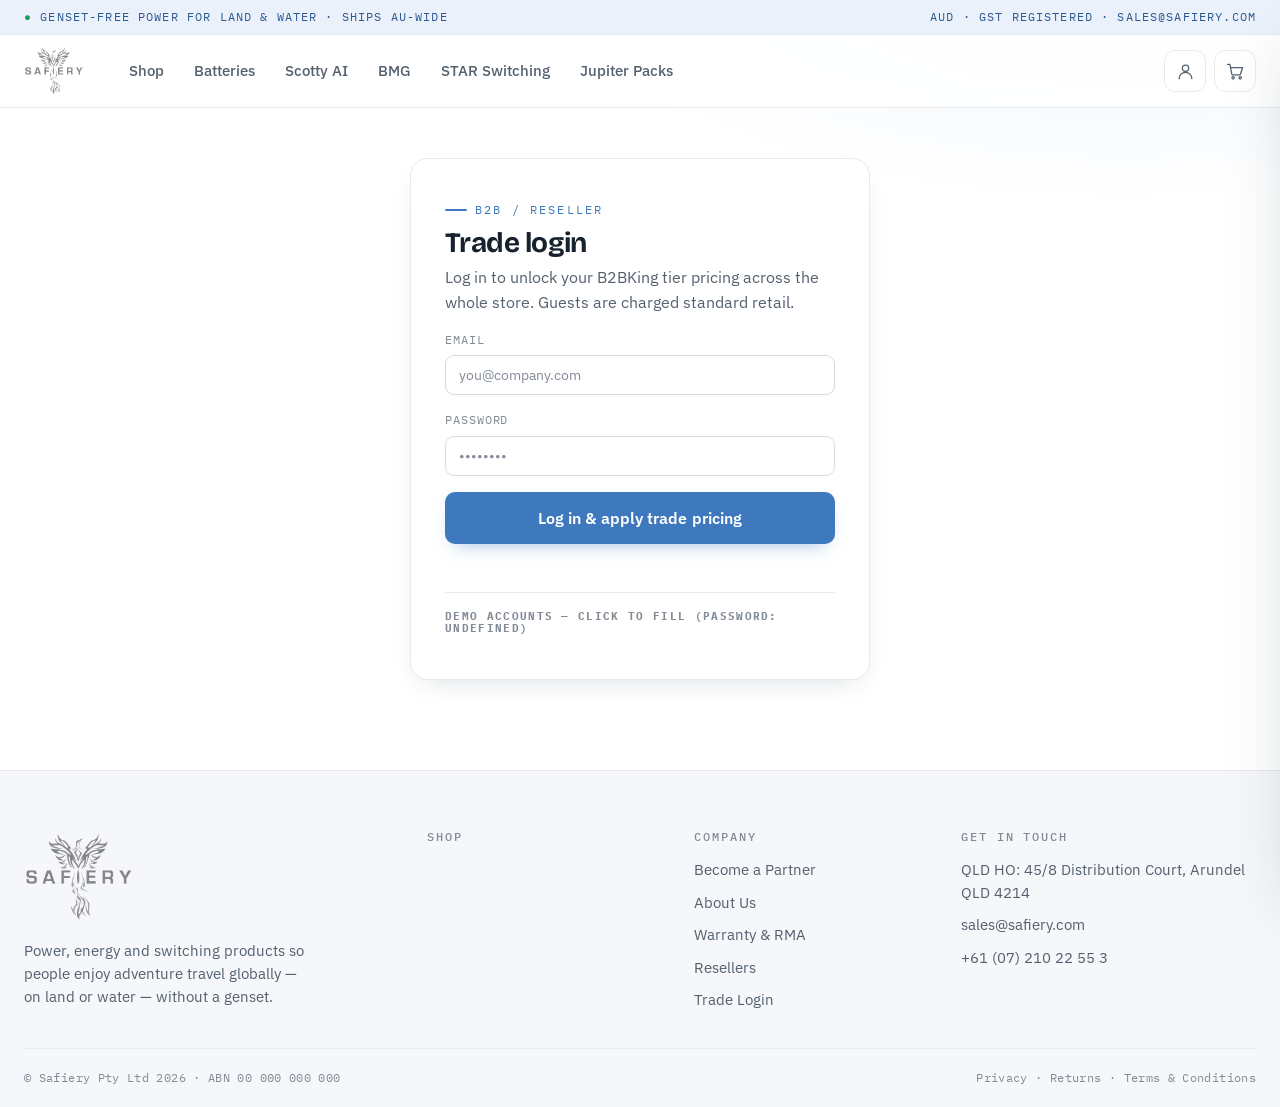
==== account.html @ 9b47bb66 "Interactive 3D Scotty hero (model-viewer) + phoenix logo + favicons Co-Authored-By: Claude Opus 4.8 " ====
<!doctype html>
<html lang="en">
<head>
  <meta charset="utf-8">
  <meta name="viewport" content="width=device-width, initial-scale=1">
  <title>Trade Login — Safiery</title>
  <link rel="icon" type="image/png" href="assets/img/safiery-logo-2021.png">
  <link rel="stylesheet" href="assets/css/store.css">
</head>
<body data-nav="account.html">
  <header data-header></header>

  <main id="main" tabindex="-1"><div class="wrap">
    <div data-account></div>
  </div></main>

  <footer data-footer></footer>

  <script src="data/catalog.js"></script>
  <script src="assets/js/store.js"></script>
  <script>
    (function () {
      var root = document.querySelector("[data-account]");

      function loggedOut() {
        root.innerHTML =
          '<div class="auth-card">' +
            '<span class="eyebrow" style="color:var(--brand)">B2B / Reseller</span>' +
            '<h1 style="margin-top:10px">Trade login</h1>' +
            '<p class="muted" style="margin-top:4px">Log in to unlock your B2BKing tier pricing across the whole store. Guests are charged standard retail.</p>' +
            '<form data-form>' +
              '<div class="form-group"><label for="login-email">Email</label><input id="login-email" class="field" type="email" autocomplete="email" placeholder="you@company.com" data-email required></div>' +
              '<div class="form-group"><label for="login-pass">Password</label><input id="login-pass" class="field" type="password" autocomplete="current-password" placeholder="••••••••" data-pass required></div>' +
              '<button class="btn btn-primary btn-block btn-lg" type="submit">Log in &amp; apply trade pricing</button>' +
              '<div class="form-error" data-err role="alert" aria-live="assertive"></div>' +
            '</form>' +
            '<div class="demo-accounts">' +
              '<h4 style="font-family:var(--mono);font-size:11px;letter-spacing:.12em;text-transform:uppercase;color:var(--text-mut);margin-bottom:10px">Demo accounts — click to fill (password: ' + Store.esc(Store.catalog.demoPassword) + ')</h4>' +
              '<table><tbody>' +
                Store.catalog.demoAccounts.map(function (a) {
                  var t = Store.catalog.b2bTiers.filter(function (x) { return x.id === a.tier; })[0];
                  return '<tr><td><button type="button" class="link-btn" data-fill="' + a.email + '" aria-label="Fill login form with ' + a.email + '">' + a.email + '</button></td><td>' + (t ? t.name + " −" + Math.round(t.discount*100) + "%" : "") + '</td></tr>';
                }).join("") +
              '</tbody></table>' +
            '</div>' +
          '</div>';

        var form = root.querySelector("[data-form]");
        var err = root.querySelector("[data-err]");
        form.addEventListener("submit", function (e) {
          e.preventDefault();
          var res = Store.login(root.querySelector("[data-email]").value, root.querySelector("[data-pass]").value);
          if (res.ok) { Store.toast("Welcome, " + (res.account.company || res.account.email)); render(); }
          else err.textContent = res.error;
        });
        root.querySelectorAll("[data-fill]").forEach(function (tr) {
          tr.addEventListener("click", function () {
            root.querySelector("[data-email]").value = tr.getAttribute("data-fill");
            root.querySelector("[data-pass]").value = Store.catalog.demoPassword;
          });
        });
      }

      function loggedIn() {
        var s = Store.getSession(), t = Store.tier();
        // sample saving across a representative basket
        var sample = ["ss-48v-3c", "scotty-3kw-1248", "star-power"].map(Store.byId).filter(Boolean);
        var rows = sample.map(function (p) {
          var pr = Store.pricing(p);
          return '<tr><td>' + Store.esc(p.name) + '</td><td style="text-decoration:line-through;color:var(--text-mut)">' + Store.formatAUD(pr.base) + '</td><td style="color:var(--brand)">' + Store.formatAUD(pr.effective) + '</td></tr>';
        }).join("");
        root.innerHTML =
          '<div class="section-head" style="margin:30px 0 20px"><div><span class="eyebrow" style="color:var(--brand)">Account</span><h2>Trade dashboard</h2></div>' +
            '<button class="btn btn-ghost" data-logout>Log out</button></div>' +
          '<div class="trade-banner" style="margin-bottom:24px">' + Store.icon("shield") +
            '<div style="flex:1"><strong>' + Store.esc(s.company || s.email) + '</strong><div class="muted mono" style="font-size:12px">' + Store.esc(s.email) + '</div></div>' +
            '<span class="tier-chip">' + t.name + ' · −' + Math.round(t.discount * 100) + '%</span></div>' +
          '<div class="cart-layout">' +
            '<div>' +
              '<div class="notice" style="margin-bottom:16px"><strong>Your tier discount of ' + Math.round(t.discount*100) + '% is now applied live</strong> across every product, the cart and checkout. No codes needed.</div>' +
              '<h3 style="margin:8px 0 12px">Your pricing — sample</h3>' +
              '<table class="specs-table"><thead><tr><td>Product</td><td>RRP (ex GST)</td><td>Your price</td></tr></thead><tbody>' + rows + '</tbody></table>' +
              '<div style="margin-top:22px;display:flex;gap:12px;flex-wrap:wrap">' +
                '<a class="btn btn-primary" href="shop.html">Shop with trade pricing</a>' +
                '<a class="btn btn-ghost" href="cart.html">View cart</a></div>' +
            '</div>' +
            '<aside class="summary">' +
              '<h3>Trade tiers</h3>' +
              Store.catalog.b2bTiers.map(function (x) {
                var on = x.id === t.id;
                return '<div class="sum-row" style="' + (on ? 'color:var(--brand)' : '') + '">' + x.name +
                  '<span class="v" style="' + (on ? 'color:var(--brand)' : '') + '">−' + Math.round(x.discount*100) + '%</span></div>';
              }).join("") +
              '<p class="muted" style="font-size:12.5px;margin-top:14px">Tiers mirror your B2BKing group. Contact sales to move tiers.</p>' +
            '</aside>' +
          '</div>';
        root.querySelector("[data-logout]").addEventListener("click", function () { Store.logout(); Store.toast("Logged out — retail pricing restored"); render(); });
      }

      function render() { if (Store.isTrade()) loggedIn(); else loggedOut(); }
      window.__pageRerender = render;
      render();
    })();
  </script>
</body>
</html>
---- assets/css/store.css ----
/* =============================================================================
   Safiery Store — Design System (Light / Modern)
   Palette: brand blue #3E78BD + neutral grey #8C9198 on lots of white.
   Trade (B2B) mode keeps the SAME look — only prices/tier/savings change.
   ========================================================================== */

@import url('https://fonts.googleapis.com/css2?family=Bricolage+Grotesque:opsz,wght@12..96,400;12..96,500;12..96,600;12..96,700;12..96,800&family=IBM+Plex+Mono:wght@400;500;600&family=IBM+Plex+Sans:wght@400;500;600;700&display=swap');

:root {
  /* surfaces — white-first */
  --bg:        #ffffff;
  --bg-soft:   #f5f7fa;   /* alternating sections */
  --surface:   #ffffff;   /* cards */
  --surface-soft: #f7f9fc;
  --tile:      #eef3f9;   /* generated product art base */
  --line:      #e7eaef;
  --line-2:    #d6dbe3;

  /* brand */
  --brand:      #3E78BD;  /* primary blue (from swatch) */
  --brand-ink:  #2c5a91;  /* darker blue — text links, hover, headings accent */
  --brand-tint: #eaf1fa;  /* light blue wash */
  --brand-tint2:#dbe8f7;
  --grey:       #8c9198;  /* brand grey (from swatch) */

  /* text */
  --text:      #18222e;
  --text-dim:  #54606e;
  --text-mut:  #828b96;

  /* semantic */
  --green:     #1f9d57;
  --amber:     #d68a16;
  --red:       #d24b3e;

  /* type */
  --display: 'Bricolage Grotesque', ui-sans-serif, sans-serif;
  --body:    'IBM Plex Sans', ui-sans-serif, system-ui, sans-serif;
  --mono:    'IBM Plex Mono', ui-monospace, monospace;

  --radius:    16px;
  --radius-sm: 10px;
  --maxw: 1280px;
  --shadow-sm: 0 1px 2px rgba(16,33,60,.06), 0 1px 1px rgba(16,33,60,.04);
  --shadow:    0 10px 30px -14px rgba(16,33,60,.20);
  --shadow-lg: 0 30px 70px -28px rgba(16,33,60,.28);

  --accent: var(--brand);
}

/* trade mode keeps the same theme — no accent change */

* { box-sizing: border-box; }
html { scroll-behavior: smooth; }

body {
  margin: 0;
  font-family: var(--body);
  color: var(--text);
  background: var(--bg);
  background-image: radial-gradient(900px 420px at 88% -8%, var(--brand-tint), transparent 70%);
  background-repeat: no-repeat;
  -webkit-font-smoothing: antialiased;
  line-height: 1.55;
  min-height: 100vh;
}

a { color: inherit; text-decoration: none; }
img { display: block; max-width: 100%; }
button { font-family: inherit; cursor: pointer; }
.wrap { max-width: var(--maxw); margin: 0 auto; padding: 0 24px; position: relative; }

:focus-visible { outline: 2px solid var(--brand); outline-offset: 2px; border-radius: 4px; }
.btn:focus-visible, .icon-btn:focus-visible { outline-offset: 3px; }
.skip-link { position: absolute; left: 12px; top: -60px; z-index: 100; background: var(--brand); color: #fff; padding: 10px 16px; border-radius: 0 0 10px 10px; font-weight: 600; transition: top .15s ease; }
.skip-link:focus { top: 0; }

/* ---------- typography ---------- */
h1, h2, h3, h4 { font-family: var(--display); font-weight: 700; line-height: 1.06; margin: 0; letter-spacing: -.02em; color: var(--text); }
.eyebrow { font-family: var(--mono); font-size: 12px; letter-spacing: .18em; text-transform: uppercase; color: var(--brand); display: inline-flex; align-items: center; gap: 8px; }
.eyebrow::before { content: ""; width: 22px; height: 2px; border-radius: 2px; background: var(--brand); display: inline-block; }
.muted { color: var(--text-dim); }
.mono { font-family: var(--mono); }

/* ---------- buttons ---------- */
.btn {
  display: inline-flex; align-items: center; justify-content: center; gap: 9px;
  padding: 12px 20px; border-radius: var(--radius-sm); border: 1px solid transparent;
  font-weight: 600; font-size: 14.5px; letter-spacing: .005em;
  transition: transform .14s ease, box-shadow .25s ease, background .18s, border-color .18s, color .18s;
  white-space: nowrap;
}
.btn:active { transform: translateY(1px); }
.btn-primary { background: var(--brand); color: #fff; box-shadow: 0 8px 20px -10px rgba(62,120,189,.6); }
.btn-primary:hover { background: var(--brand-ink); transform: translateY(-1px); box-shadow: 0 12px 26px -12px rgba(44,90,145,.6); }
.btn-ghost { background: #fff; border-color: var(--line-2); color: var(--text); }
.btn-ghost:hover { border-color: var(--brand); color: var(--brand); background: var(--brand-tint); }
.btn-block { width: 100%; }
.btn-lg { padding: 15px 26px; font-size: 16px; }
.btn-sm { padding: 9px 14px; font-size: 13px; }
.btn[disabled] { opacity: .55; pointer-events: none; }

/* ---------- header ---------- */
.site-header { position: sticky; top: 0; z-index: 50; background: rgba(255,255,255,.86); backdrop-filter: blur(12px); border-bottom: 1px solid var(--line); }
.topstrip { background: var(--brand-tint); border-bottom: 1px solid var(--line); font-family: var(--mono); font-size: 11.5px; letter-spacing: .1em; text-transform: uppercase; color: var(--brand-ink); }
.topstrip .wrap { display: flex; justify-content: space-between; align-items: center; height: 34px; }
.topstrip .wrap > span:first-child { white-space: nowrap; overflow: hidden; text-overflow: ellipsis; min-width: 0; }
.topstrip .dot { color: var(--green); }
.header-main .wrap { display: flex; align-items: center; gap: 26px; height: 72px; }
.brand { display: flex; align-items: center; gap: 11px; font-family: var(--display); font-weight: 800; font-size: 22px; letter-spacing: -.03em; color: var(--text); }
.brand .mark { width: 34px; height: 34px; border-radius: 9px; display: grid; place-items: center; background: var(--brand); color: #fff; box-shadow: 0 6px 16px -6px rgba(62,120,189,.7); }
.nav { display: flex; gap: 4px; margin-left: 6px; }
.nav a { padding: 8px 13px; border-radius: 8px; font-size: 14.5px; color: var(--text-dim); font-weight: 500; transition: .14s; }
.nav a:hover, .nav a.active { color: var(--brand-ink); background: var(--brand-tint); }
.header-actions { margin-left: auto; display: flex; align-items: center; gap: 8px; }
.icon-btn { position: relative; width: 42px; height: 42px; border-radius: 11px; border: 1px solid var(--line); background: #fff; color: var(--text-dim); display: grid; place-items: center; transition: .14s; }
.icon-btn:hover { color: var(--brand); border-color: var(--brand); background: var(--brand-tint); }
.icon-btn svg { width: 19px; height: 19px; }
.cart-count { position: absolute; top: -6px; right: -6px; min-width: 19px; height: 19px; padding: 0 5px; border-radius: 100px; background: var(--brand); color: #fff; font-family: var(--mono); font-size: 11px; font-weight: 600; display: grid; place-items: center; border: 2px solid #fff; }
.trade-pill { display: none; align-items: center; gap: 7px; padding: 7px 13px; border-radius: 100px; font-family: var(--mono); font-size: 11.5px; letter-spacing: .08em; text-transform: uppercase; font-weight: 600; background: var(--brand-tint); color: var(--brand-ink); border: 1px solid var(--brand-tint2); }
body.trade .trade-pill { display: inline-flex; }
.trade-pill .blip { width: 7px; height: 7px; border-radius: 50%; background: var(--brand); box-shadow: 0 0 0 3px rgba(62,120,189,.18); }
.menu-toggle { display: none; }

/* ---------- footer ---------- */
.site-footer { border-top: 1px solid var(--line); margin-top: 90px; background: var(--bg-soft); }
.footer-grid { display: grid; grid-template-columns: 1.6fr 1fr 1fr 1.3fr; gap: 40px; padding: 60px 0 36px; }
.site-footer h4 { font-family: var(--mono); font-size: 12px; letter-spacing: .16em; text-transform: uppercase; color: var(--text-mut); margin-bottom: 16px; font-weight: 500; }
.site-footer ul { list-style: none; margin: 0; padding: 0; display: flex; flex-direction: column; gap: 10px; }
.site-footer a, .site-footer li { color: var(--text-dim); font-size: 14.5px; }
.site-footer a:hover { color: var(--brand); }
.footer-tagline { color: var(--text-dim); font-size: 15px; max-width: 32ch; margin: 16px 0 0; }
.footer-bottom { border-top: 1px solid var(--line); padding: 20px 0; display: flex; justify-content: space-between; gap: 16px; flex-wrap: wrap; font-family: var(--mono); font-size: 12px; color: var(--text-mut); letter-spacing: .03em; }

/* ---------- hero ---------- */
.hero { padding: 84px 0 56px; }
.hero-grid { display: grid; grid-template-columns: 1.12fr .88fr; gap: 54px; align-items: center; }
.hero h1 { font-size: clamp(40px, 6vw, 78px); font-weight: 800; letter-spacing: -.035em; }
.hero h1 .hl { color: var(--brand); }
.hero p.lede { font-size: 18.5px; color: var(--text-dim); max-width: 46ch; margin: 22px 0 30px; }
.hero-cta { display: flex; gap: 12px; flex-wrap: wrap; }
.hero-stats { display: flex; gap: 34px; margin-top: 42px; flex-wrap: wrap; }
.hero-stat .n { font-family: var(--display); font-size: 30px; font-weight: 800; color: var(--text); }
.hero-stat .l { font-family: var(--mono); font-size: 11.5px; letter-spacing: .1em; text-transform: uppercase; color: var(--text-mut); }
.hero-visual { aspect-ratio: 1/1; border-radius: 26px; border: 1px solid var(--line); background: radial-gradient(circle at 50% 42%, var(--brand-tint), #fff 70%); box-shadow: var(--shadow-lg); display: grid; place-items: center; position: relative; overflow: hidden; }
.hero-visual::after { content:""; position:absolute; inset:0; background-image: radial-gradient(rgba(62,120,189,.10) 1px, transparent 1px); background-size: 22px 22px; -webkit-mask-image: radial-gradient(circle at 50% 50%, #000, transparent 78%); mask-image: radial-gradient(circle at 50% 50%, #000, transparent 78%); }
.hero-visual > svg { width: 58%; height: 58%; position: relative; z-index: 1; color: var(--brand); }

/* brand logo */
.brand-logo { height: 50px; width: auto; display: block; }
.site-footer .brand-logo { height: 92px; }

/* ---- interactive 3D Scotty hero ---- */
.hero-3d { padding: 0; }
.hero-3d::after { content: none; }
.scotty-viewer { width: 100%; height: 100%; border-radius: 26px; background: transparent; --poster-color: transparent; --progress-bar-color: transparent; outline: none; }
.viewer-badge { position: absolute; left: 16px; top: 16px; z-index: 3; display: inline-flex; align-items: center; gap: 7px; background: rgba(255,255,255,.86); backdrop-filter: blur(8px); border: 1px solid var(--line); color: var(--text-dim); font-size: 11px; letter-spacing: .04em; padding: 6px 11px; border-radius: 100px; }
.vb-dot { width: 7px; height: 7px; border-radius: 50%; background: var(--brand); animation: vbpulse 1.9s infinite; }
@keyframes vbpulse { 0%,100% { box-shadow: 0 0 0 3px rgba(62,120,189,.22); } 50% { box-shadow: 0 0 0 7px rgba(62,120,189,0); } }
.viewer-controls { position: absolute; right: 16px; bottom: 16px; z-index: 3; display: flex; gap: 8px; }
.vc-btn { width: 40px; height: 40px; border-radius: 11px; border: 1px solid var(--line); background: rgba(255,255,255,.9); backdrop-filter: blur(8px); color: var(--brand); display: grid; place-items: center; box-shadow: var(--shadow-sm); transition: .14s; }
.vc-btn:hover { background: #fff; border-color: var(--brand); transform: translateY(-1px); }
.vc-btn svg { width: 18px; height: 18px; }
.ar-btn { position: absolute; left: 50%; bottom: 16px; transform: translateX(-50%); white-space: nowrap; background: var(--brand); color: #fff; border: 0; border-radius: 100px; padding: 10px 18px; font-family: var(--body); font-weight: 600; font-size: 13.5px; box-shadow: 0 10px 22px -8px rgba(62,120,189,.6); }
.m-progress { position: absolute; left: 14%; right: 14%; bottom: 18px; height: 4px; border-radius: 4px; background: rgba(62,120,189,.16); overflow: hidden; transition: opacity .45s ease; }
.m-bar { height: 100%; width: 0%; background: var(--brand); transition: width .2s ease; }

/* hotspots */
.hp { background: none; border: 0; padding: 0; cursor: pointer; display: flex; align-items: center; gap: 9px; --min-hotspot-opacity: 0.25; }
.hp-dot { width: 15px; height: 15px; border-radius: 50%; background: var(--brand); border: 3px solid #fff; box-shadow: 0 0 0 1px var(--brand), 0 4px 10px -2px rgba(16,33,60,.45); flex: none; }
.hp-card { opacity: 0; transform: translateY(4px) scale(.96); transform-origin: left center; transition: .16s ease; pointer-events: none; background: #fff; border: 1px solid var(--line); border-radius: 10px; padding: 7px 11px; box-shadow: var(--shadow); white-space: nowrap; text-align: left; }
.hp:hover .hp-card, .hp:focus .hp-card, .hp:focus-visible .hp-card { opacity: 1; transform: none; }
.hp-card b { display: block; font-size: 12.5px; color: var(--text); font-family: var(--body); }
.hp-card span { font-size: 11px; color: var(--text-dim); font-family: var(--mono); }

[data-reveal] { opacity: 0; transform: translateY(16px); animation: reveal .65s cubic-bezier(.2,.7,.2,1) forwards; }
@keyframes reveal { to { opacity: 1; transform: none; } }

/* ---------- sections ---------- */
.section { padding: 60px 0; }
.section-head { display: flex; align-items: flex-end; justify-content: space-between; gap: 20px; margin-bottom: 32px; flex-wrap: wrap; }
.section-head h2 { font-size: clamp(26px, 3.4vw, 38px); }
.section-head p { color: var(--text-dim); margin: 8px 0 0; max-width: 52ch; }

/* ---------- category cards ---------- */
.cat-grid { display: grid; grid-template-columns: repeat(4, 1fr); gap: 16px; }
.cat-card { position: relative; border: 1px solid var(--line); border-radius: var(--radius); padding: 22px; background: #fff; overflow: hidden; transition: .18s; min-height: 168px; display: flex; flex-direction: column; justify-content: space-between; box-shadow: var(--shadow-sm); }
.cat-card:hover { transform: translateY(-3px); border-color: var(--brand); box-shadow: var(--shadow); }
.cat-card .ico { width: 44px; height: 44px; color: var(--brand); }
.cat-card .ctag { position: absolute; top: 16px; right: 16px; font-family: var(--mono); font-size: 10.5px; letter-spacing: .1em; color: var(--text-mut); border: 1px solid var(--line); border-radius: 6px; padding: 3px 7px; }
.cat-card h3 { font-size: 18px; margin-top: 18px; }
.cat-card p { font-size: 13px; color: var(--text-dim); margin: 6px 0 0; }
.cat-card .more { font-family: var(--mono); font-size: 12px; color: var(--brand); margin-top: 12px; letter-spacing: .03em; }

/* ---------- product grid + card ---------- */
.product-grid { display: grid; grid-template-columns: repeat(4, 1fr); gap: 18px; }
.product-grid.cols-3 { grid-template-columns: repeat(3, 1fr); }
.pcard { display: flex; flex-direction: column; border: 1px solid var(--line); border-radius: var(--radius); background: #fff; overflow: hidden; transition: .18s; position: relative; box-shadow: var(--shadow-sm); }
.pcard:hover { transform: translateY(-4px); border-color: var(--line-2); box-shadow: var(--shadow); }
.pcard:hover .pcard-img img { transform: scale(1.04); }
.pcard-img { aspect-ratio: 4/3; background: var(--tile); position: relative; overflow: hidden; border-bottom: 1px solid var(--line); }
.pcard-img img { width: 100%; height: 100%; object-fit: cover; transition: transform .4s ease; }
.pcard-flags { position: absolute; top: 11px; left: 11px; display: flex; gap: 6px; flex-wrap: wrap; }
.flag { font-family: var(--mono); font-size: 10px; font-weight: 600; letter-spacing: .06em; text-transform: uppercase; padding: 4px 8px; border-radius: 6px; }
.flag.sale { background: #fdeceb; color: var(--red); border: 1px solid #f6cfcb; }
.flag.feat { background: var(--brand-tint); color: var(--brand-ink); border: 1px solid var(--brand-tint2); }
.stock-led { position: absolute; top: 12px; right: 12px; display: flex; align-items: center; gap: 6px; font-family: var(--mono); font-size: 10px; letter-spacing: .04em; text-transform: uppercase; color: var(--text-dim); background: rgba(255,255,255,.9); padding: 4px 8px; border-radius: 6px; border: 1px solid var(--line); backdrop-filter: blur(4px); }
.stock-led .led { width: 7px; height: 7px; border-radius: 50%; }
.led.in_stock { background: var(--green); }
.led.backorder { background: var(--amber); }
.led.made_to_order { background: var(--brand); }
.pcard-body { padding: 16px 16px 18px; display: flex; flex-direction: column; flex: 1; }
.pcard .pcat { font-family: var(--mono); font-size: 11px; letter-spacing: .08em; text-transform: uppercase; color: var(--text-mut); }
.pcard h3 { font-size: 15.5px; font-weight: 600; font-family: var(--body); line-height: 1.3; margin: 7px 0 0; letter-spacing: 0; color: var(--text); }
.pcard h3 a:hover { color: var(--brand); }
.pcard .pbadges { display: flex; gap: 5px; flex-wrap: wrap; margin: 11px 0 0; }
.minibadge { font-family: var(--mono); font-size: 10px; color: var(--text-dim); border: 1px solid var(--line); border-radius: 5px; padding: 2px 6px; background: var(--surface-soft); }
.pcard-foot { margin-top: auto; padding-top: 14px; display: flex; align-items: flex-end; justify-content: space-between; gap: 10px; }

/* price block */
.price { display: flex; flex-direction: column; gap: 1px; }
.price .now { font-family: var(--mono); font-size: 19px; font-weight: 600; color: var(--text); }
.price .now .cur { font-size: 11px; color: var(--text-mut); margin-right: 3px; }
.price .was { font-family: var(--mono); font-size: 12.5px; color: var(--text-mut); text-decoration: line-through; }
.price .gst { font-family: var(--mono); font-size: 10.5px; color: var(--text-mut); letter-spacing: .02em; }
.price .b2b { color: var(--text); }                 /* trade price = same look as retail */
.price .retail-strike { font-family: var(--mono); font-size: 12.5px; color: var(--text-mut); text-decoration: line-through; }
.price .save { font-family: var(--mono); font-size: 10.5px; color: var(--brand); }
.price.lg .now { font-size: 30px; }

/* ---------- shop layout ---------- */
.shop-layout { display: grid; grid-template-columns: 248px 1fr; gap: 30px; align-items: start; padding: 40px 0 0; }
.filters { position: sticky; top: 128px; border: 1px solid var(--line); border-radius: var(--radius); background: #fff; padding: 6px 18px 18px; box-shadow: var(--shadow-sm); }
.filter-block { padding: 16px 0; border-bottom: 1px solid var(--line); }
.filter-block:last-child { border-bottom: 0; }
.filter-block h4 { font-family: var(--mono); font-size: 11.5px; letter-spacing: .12em; text-transform: uppercase; color: var(--text-mut); margin-bottom: 12px; font-weight: 500; }
.filter-opt { display: flex; align-items: center; gap: 10px; padding: 5px 0; font-size: 14px; color: var(--text-dim); cursor: pointer; }
.filter-opt:hover { color: var(--text); }
.filter-opt input { accent-color: var(--brand); width: 15px; height: 15px; }
.filter-opt .ct { margin-left: auto; font-family: var(--mono); font-size: 11px; color: var(--text-mut); }
.shop-toolbar { display: flex; align-items: center; justify-content: space-between; gap: 16px; margin-bottom: 22px; flex-wrap: wrap; }
.shop-toolbar .count { font-family: var(--mono); font-size: 13px; color: var(--text-dim); }
.field { background: #fff; border: 1px solid var(--line-2); border-radius: 9px; color: var(--text); padding: 10px 13px; font-family: var(--body); font-size: 14px; }
.field::placeholder { color: var(--text-mut); }
.field:focus-visible { outline: 2px solid var(--brand); outline-offset: 1px; border-color: var(--brand); }
.field:focus { border-color: var(--brand); }
select.field { appearance: none; padding-right: 32px; background-image: url("data:image/svg+xml,%3Csvg xmlns='http://www.w3.org/2000/svg' width='12' height='12' viewBox='0 0 24 24' fill='none' stroke='%23828b96' stroke-width='2'%3E%3Cpath d='M6 9l6 6 6-6'/%3E%3C/svg%3E"); background-repeat: no-repeat; background-position: right 11px center; }
.search-wrap { position: relative; flex: 1; max-width: 320px; }
.search-wrap svg { position: absolute; left: 12px; top: 50%; transform: translateY(-50%); width: 16px; height: 16px; color: var(--text-mut); }
.search-wrap .field { width: 100%; padding-left: 36px; }
.range-row { display: flex; gap: 8px; align-items: center; }
.range-row .field { width: 100%; font-family: var(--mono); font-size: 13px; }

/* ---------- product detail ---------- */
.pdp { display: grid; grid-template-columns: 1.05fr 1fr; gap: 46px; padding: 40px 0 0; align-items: start; }
.pdp-gallery { position: sticky; top: 116px; }
.pdp-hero { aspect-ratio: 1/1; border: 1px solid var(--line); border-radius: 20px; overflow: hidden; background: var(--tile); box-shadow: var(--shadow); }
.pdp-hero img { width: 100%; height: 100%; object-fit: cover; }
.pdp-info .pcat { font-family: var(--mono); font-size: 12px; letter-spacing: .1em; text-transform: uppercase; color: var(--brand); }
.pdp-info h1 { font-size: clamp(26px, 3.4vw, 38px); margin: 12px 0 14px; }
.pdp-flags { display: flex; gap: 8px; flex-wrap: wrap; margin-bottom: 18px; align-items: center; }
.pdp-price { display: flex; align-items: baseline; gap: 14px; flex-wrap: wrap; padding: 18px 0; border-top: 1px solid var(--line); border-bottom: 1px solid var(--line); margin: 20px 0; }
.pdp-buy { display: flex; gap: 12px; align-items: center; margin: 22px 0; flex-wrap: wrap; }
.qty { display: inline-flex; align-items: center; border: 1px solid var(--line-2); border-radius: 100px; overflow: hidden; background: #fff; }
.qty button { width: 42px; height: 46px; background: #fff; color: var(--text); border: 0; font-size: 18px; }
.qty button:hover { color: var(--brand); background: var(--brand-tint); }
.qty input { width: 48px; height: 46px; text-align: center; background: transparent; border: 0; color: var(--text); font-family: var(--mono); font-size: 16px; }
.qty input::-webkit-outer-spin-button, .qty input::-webkit-inner-spin-button { -webkit-appearance: none; }
.specs-table { width: 100%; border-collapse: collapse; font-size: 14.5px; }
.specs-table tr { border-bottom: 1px solid var(--line); }
.specs-table td { padding: 12px 0; vertical-align: top; }
.specs-table td:first-child { color: var(--text-dim); width: 42%; font-size: 13.5px; }
.specs-table td:last-child { font-family: var(--mono); font-size: 13.5px; color: var(--text); }
.specs-table thead td { color: var(--text-mut); font-family: var(--mono); font-size: 11.5px; letter-spacing: .08em; text-transform: uppercase; }

/* tabs */
.tabs { display: flex; gap: 4px; border-bottom: 1px solid var(--line); margin: 50px 0 26px; flex-wrap: wrap; }
.tab { padding: 12px 18px; font-family: var(--mono); font-size: 12.5px; letter-spacing: .06em; text-transform: uppercase; color: var(--text-dim); border-bottom: 2px solid transparent; background: none; border-top: 0; border-left: 0; border-right: 0; }
.tab:hover { color: var(--text); }
.tab.active { color: var(--brand); border-bottom-color: var(--brand); }
.tab-panel { display: none; max-width: 75ch; color: var(--text-dim); font-size: 15.5px; }
.tab-panel.active { display: block; }
.tab-panel p { margin: 0 0 14px; }
.trade-cta-box { border: 1px solid var(--brand-tint2); background: var(--brand-tint); border-radius: var(--radius); padding: 16px 18px; display: flex; gap: 14px; align-items: center; margin: 20px 0; color: var(--text); }
.trade-cta-box svg { color: var(--brand); }

/* ---------- trade banner ---------- */
.trade-banner { border: 1px solid var(--brand-tint2); border-radius: var(--radius); background: var(--brand-tint); padding: 18px 22px; display: flex; align-items: center; gap: 18px; flex-wrap: wrap; color: var(--text); }
.trade-banner svg { color: var(--brand); }
.trade-banner .tier-chip { font-family: var(--mono); font-size: 13px; padding: 8px 14px; border-radius: 100px; background: var(--brand); color: #fff; font-weight: 600; }

/* ---------- cart ---------- */
.cart-layout { display: grid; grid-template-columns: 1fr 360px; gap: 32px; align-items: start; padding: 36px 0 0; }
.cart-line { display: grid; grid-template-columns: 92px 1fr auto; gap: 16px; align-items: center; padding: 18px 0; border-bottom: 1px solid var(--line); }
.cart-line .thumb { width: 92px; height: 72px; border-radius: 10px; overflow: hidden; border: 1px solid var(--line); }
.cart-line .thumb img { width: 100%; height: 100%; object-fit: cover; }
.cart-line h4 { font-family: var(--body); font-weight: 600; font-size: 15px; color: var(--text); }
.cart-line .ln-mini { font-family: var(--mono); font-size: 11.5px; color: var(--text-mut); margin-top: 4px; }
.cart-line .ln-right { text-align: right; display: flex; flex-direction: column; align-items: flex-end; gap: 8px; }
.qty.sm button { width: 34px; height: 36px; font-size: 15px; }
.qty.sm input { width: 38px; height: 36px; font-size: 14px; }
.link-remove { background: none; border: 0; color: var(--text-mut); font-size: 12px; font-family: var(--mono); }
.link-remove:hover { color: var(--red); }
.summary { border: 1px solid var(--line); border-radius: var(--radius); background: #fff; padding: 24px; position: sticky; top: 116px; box-shadow: var(--shadow-sm); }
.summary h3 { font-size: 19px; margin-bottom: 18px; }
.sum-row { display: flex; justify-content: space-between; align-items: baseline; padding: 9px 0; font-size: 14.5px; color: var(--text-dim); }
.sum-row .v { font-family: var(--mono); color: var(--text); }
.sum-row.save, .sum-row.save .v { color: var(--brand); }
.sum-total { display: flex; justify-content: space-between; align-items: baseline; padding: 16px 0 4px; margin-top: 8px; border-top: 1px solid var(--line); }
.sum-total .lbl { font-size: 15px; color: var(--text); }
.sum-total .v { font-family: var(--mono); font-size: 25px; font-weight: 600; color: var(--brand); }

/* ---------- misc ---------- */
.empty { text-align: center; padding: 80px 20px; }
.empty svg { width: 56px; height: 56px; color: var(--text-mut); margin-bottom: 18px; }
.breadcrumb { font-family: var(--mono); font-size: 12px; color: var(--text-mut); letter-spacing: .04em; padding: 26px 0 0; }
.breadcrumb a:hover { color: var(--brand); }
.value-row { display: grid; grid-template-columns: repeat(4,1fr); gap: 18px; }
.value { border: 1px solid var(--line); border-radius: var(--radius); padding: 22px; background: #fff; box-shadow: var(--shadow-sm); }
.value .ico { width: 28px; height: 28px; color: var(--brand); margin-bottom: 14px; }
.value h4 { font-size: 16px; margin-bottom: 6px; }
.value p { font-size: 13.5px; color: var(--text-dim); margin: 0; }
.notice { border: 1px solid var(--line); background: var(--surface-soft); border-radius: var(--radius); padding: 16px 18px; font-size: 14px; color: var(--text-dim); }
.notice.warn { border-color: #f0d9ad; background: #fdf4e3; color: #8a5a12; }

.auth-card { max-width: 460px; margin: 50px auto; border: 1px solid var(--line); border-radius: 18px; background: #fff; padding: 34px; box-shadow: var(--shadow); }
.auth-card h1 { font-size: 28px; margin-bottom: 6px; }
.form-group { margin: 16px 0; }
.form-group label { display: block; font-family: var(--mono); font-size: 11.5px; letter-spacing: .08em; text-transform: uppercase; color: var(--text-mut); margin-bottom: 7px; }
.form-group .field { width: 100%; }
.demo-accounts { margin-top: 24px; border-top: 1px solid var(--line); padding-top: 18px; }
.demo-accounts table { width: 100%; border-collapse: collapse; font-size: 12.5px; }
.demo-accounts td { padding: 6px 4px; border-bottom: 1px solid var(--line); font-family: var(--mono); color: var(--text-dim); }
.demo-accounts td:last-child { text-align: right; color: var(--brand); }
.demo-accounts tr:hover td { color: var(--text); }
.link-btn { background: none; border: 0; padding: 0; color: inherit; font: inherit; cursor: pointer; text-align: left; }
.link-btn:hover { color: var(--brand); }
.form-error { color: var(--red); font-size: 13px; font-family: var(--mono); margin-top: 8px; min-height: 16px; }

/* toast */
.toast-wrap { position: fixed; bottom: 22px; right: 22px; z-index: 200; display: flex; flex-direction: column; gap: 10px; }
.toast { display: flex; align-items: center; gap: 12px; background: #fff; border: 1px solid var(--line); border-left: 3px solid var(--brand); border-radius: 12px; padding: 13px 16px; box-shadow: var(--shadow); font-size: 14px; color: var(--text); animation: toastin .3s ease; min-width: 240px; }
.toast .ti { color: var(--brand); }
@keyframes toastin { from { opacity: 0; transform: translateX(20px); } }

/* drawer */
.scrim { position: fixed; inset: 0; background: rgba(24,34,46,.4); z-index: 60; opacity: 0; pointer-events: none; transition: .2s; }
.scrim.open { opacity: 1; pointer-events: auto; }
.nav-drawer { position: fixed; top: 0; right: 0; height: 100%; width: 280px; background: #fff; border-left: 1px solid var(--line); z-index: 70; transform: translateX(100%); transition: transform .25s ease; padding: 80px 22px 22px; display: flex; flex-direction: column; gap: 6px; box-shadow: var(--shadow-lg); }
.nav-drawer.open { transform: none; }
.nav-drawer a { padding: 13px 14px; border-radius: 9px; color: var(--text-dim); font-size: 16px; }
.nav-drawer a:hover { background: var(--brand-tint); color: var(--brand-ink); }
.nav-drawer .close { position: absolute; top: 20px; right: 20px; }

/* ---------- responsive ---------- */
@media (max-width: 1080px) {
  .cat-grid, .product-grid, .value-row { grid-template-columns: repeat(3,1fr); }
  .footer-grid { grid-template-columns: 1fr 1fr; }
}
@media (max-width: 920px) {
  .hero-grid { grid-template-columns: 1fr; }
  .hero-visual { max-width: 440px; }
  .pdp { grid-template-columns: 1fr; }
  .pdp-gallery { position: static; }
  .cart-layout { grid-template-columns: 1fr; }
  .summary { position: static; }
  .shop-layout { grid-template-columns: 1fr; }
  .filters { position: static; }
}
@media (max-width: 760px) {
  .nav { display: none; }
  .menu-toggle { display: grid; }
  body.trade .trade-pill { display: none; }
  .cat-grid, .product-grid, .product-grid.cols-3, .value-row { grid-template-columns: repeat(2,1fr); }
  .footer-grid { grid-template-columns: 1fr; gap: 30px; padding: 44px 0 30px; }
  .hero { padding: 50px 0 30px; }
  .wrap { padding: 0 18px; }
  .topstrip .wrap .hide-sm { display: none; }
}
@media (max-width: 480px) {
  .product-grid, .product-grid.cols-3 { grid-template-columns: 1fr 1fr; gap: 12px; }
  .cat-grid { grid-template-columns: 1fr; }
  .cart-line { grid-template-columns: 64px 1fr; }
  .cart-line .thumb { width: 64px; height: 52px; }
  .cart-line .ln-right { grid-column: 1 / -1; flex-direction: row; justify-content: space-between; align-items: center; text-align: left; }
}
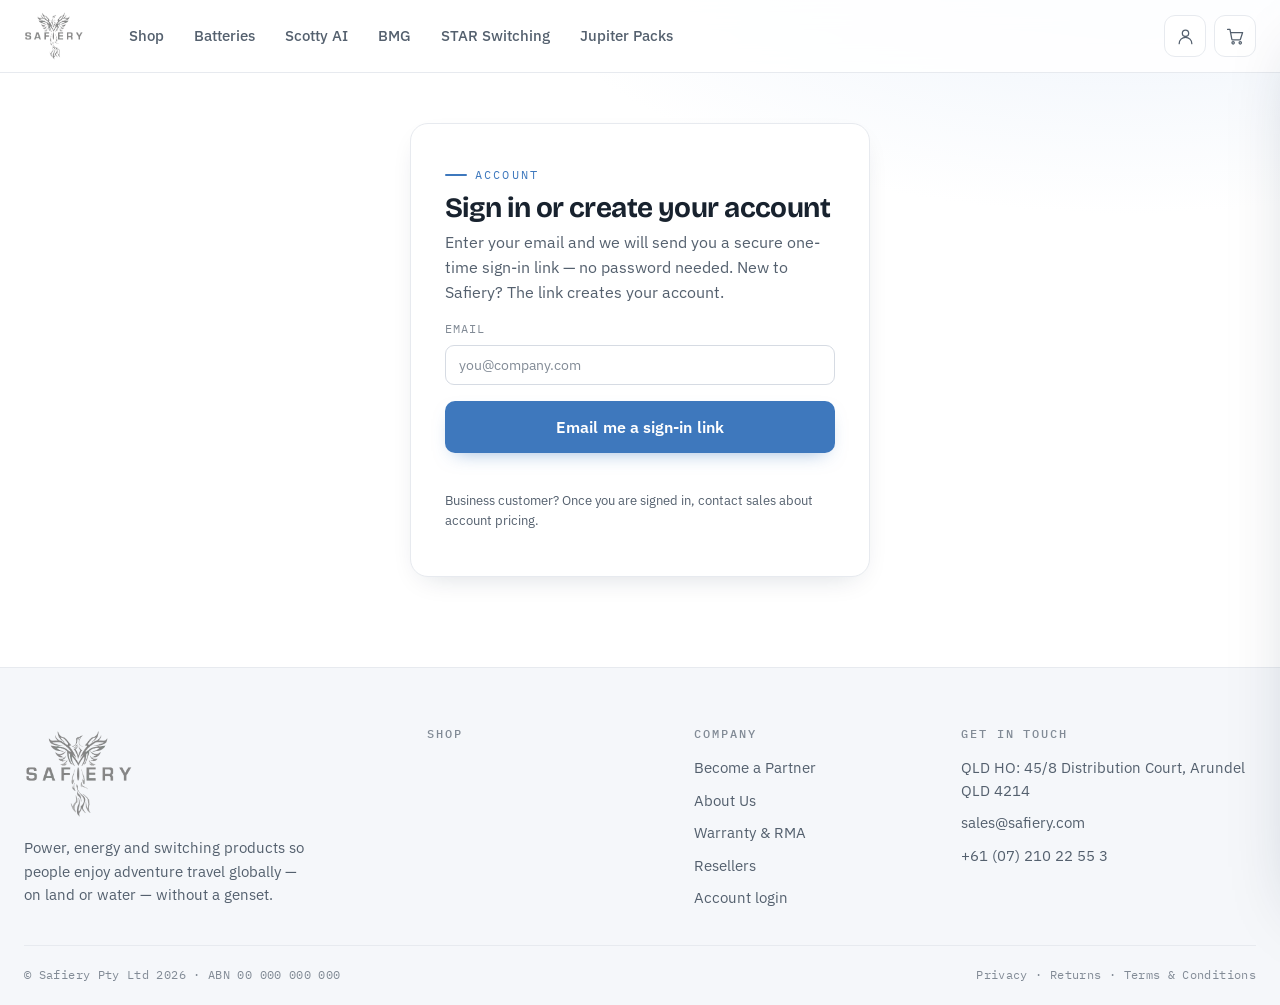
==== commit 6e1ec694: "Merge pull request #4 from Safiery/jonathan/store-account-ux Store account UX: self-signup copy, 'Ac" ====
--- a/account.html
+++ b/account.html
@@ -3,9 +3,9 @@
 <head>
   <meta charset="utf-8">
   <meta name="viewport" content="width=device-width, initial-scale=1">
-  <title>Trade Login — Safiery</title>
+  <title>Sign in — Safiery</title>
   <link rel="icon" type="image/png" href="assets/img/safiery-logo-2021.png">
-  <link rel="stylesheet" href="assets/css/store.css">
+  <link rel="stylesheet" href="assets/css/store.css?v=2">
 </head>
 <body data-nav="account.html">
   <header data-header></header>
@@ -17,88 +17,109 @@
   <footer data-footer></footer>
 
   <script src="data/catalog.js"></script>
-  <script src="assets/js/store.js"></script>
+  <script src="data/catalog-links.js"></script>
+  <script src="assets/js/store.js?v=3"></script>
+  <script src="assets/js/assistant.js" defer></script>
   <script>
     (function () {
       var root = document.querySelector("[data-account]");
 
+      // Passwordless: enter email -> we email a one-time sign-in link.
       function loggedOut() {
         root.innerHTML =
           '<div class="auth-card">' +
-            '<span class="eyebrow" style="color:var(--brand)">B2B / Reseller</span>' +
-            '<h1 style="margin-top:10px">Trade login</h1>' +
-            '<p class="muted" style="margin-top:4px">Log in to unlock your B2BKing tier pricing across the whole store. Guests are charged standard retail.</p>' +
+            '<span class="eyebrow" style="color:var(--brand)">Account</span>' +
+            '<h1 style="margin-top:10px">Sign in or create your account</h1>' +
+            '<p class="muted" style="margin-top:4px">Enter your email and we will send you a secure one-time sign-in link — no password needed. New to Safiery? The link creates your account.</p>' +
             '<form data-form>' +
-              '<div class="form-group"><label for="login-email">Email</label><input id="login-email" class="field" type="email" autocomplete="email" placeholder="you@company.com" data-email required></div>' +
-              '<div class="form-group"><label for="login-pass">Password</label><input id="login-pass" class="field" type="password" autocomplete="current-password" placeholder="••••••••" data-pass required></div>' +
-              '<button class="btn btn-primary btn-block btn-lg" type="submit">Log in &amp; apply trade pricing</button>' +
+              '<div class="form-group"><label for="login-email">Email</label><input id="login-email" class="field" type="email" autocomplete="email" inputmode="email" placeholder="you@company.com" data-email required></div>' +
+              '<button class="btn btn-primary btn-block btn-lg" type="submit" data-submit>Email me a sign-in link</button>' +
               '<div class="form-error" data-err role="alert" aria-live="assertive"></div>' +
             '</form>' +
-            '<div class="demo-accounts">' +
-              '<h4 style="font-family:var(--mono);font-size:11px;letter-spacing:.12em;text-transform:uppercase;color:var(--text-mut);margin-bottom:10px">Demo accounts — click to fill (password: ' + Store.esc(Store.catalog.demoPassword) + ')</h4>' +
-              '<table><tbody>' +
-                Store.catalog.demoAccounts.map(function (a) {
-                  var t = Store.catalog.b2bTiers.filter(function (x) { return x.id === a.tier; })[0];
-                  return '<tr><td><button type="button" class="link-btn" data-fill="' + a.email + '" aria-label="Fill login form with ' + a.email + '">' + a.email + '</button></td><td>' + (t ? t.name + " −" + Math.round(t.discount*100) + "%" : "") + '</td></tr>';
-                }).join("") +
-              '</tbody></table>' +
-            '</div>' +
+            '<p class="muted" style="font-size:12.5px;margin-top:14px">Business customer? Once you are signed in, <a href="mailto:sales@safiery.com?subject=Account%20pricing">contact sales</a> about account pricing.</p>' +
           '</div>';
-
         var form = root.querySelector("[data-form]");
         var err = root.querySelector("[data-err]");
         form.addEventListener("submit", function (e) {
           e.preventDefault();
-          var res = Store.login(root.querySelector("[data-email]").value, root.querySelector("[data-pass]").value);
-          if (res.ok) { Store.toast("Welcome, " + (res.account.company || res.account.email)); render(); }
-          else err.textContent = res.error;
+          var email = root.querySelector("[data-email]").value;
+          if (!/^[^\s@]+@[^\s@]+\.[^\s@]+$/.test(email)) { err.textContent = "Enter a valid email address."; return; }
+          var btn = root.querySelector("[data-submit]"); btn.disabled = true; btn.textContent = "Sending…";
+          Store.requestLogin(email).then(function () { sentNotice(email); });
         });
-        root.querySelectorAll("[data-fill]").forEach(function (tr) {
-          tr.addEventListener("click", function () {
-            root.querySelector("[data-email]").value = tr.getAttribute("data-fill");
-            root.querySelector("[data-pass]").value = Store.catalog.demoPassword;
-          });
+      }
+
+      function sentNotice(email) {
+        root.innerHTML =
+          '<div class="auth-card">' +
+            '<span class="eyebrow" style="color:var(--brand)">Check your inbox</span>' +
+            '<h1 style="margin-top:10px">Sign-in link sent</h1>' +
+            '<p class="muted" style="margin-top:8px">A one-time sign-in link is on its way to <strong>' + Store.esc(email) + '</strong>. It works once and expires in 15 minutes.</p>' +
+            '<p class="muted" style="margin-top:8px">Didn\'t get it? Check spam, or <button type="button" class="link-btn" data-again>try again</button>.</p>' +
+          '</div>';
+        var again = root.querySelector("[data-again]");
+        if (again) again.addEventListener("click", loggedOut);
+      }
+
+      function signingIn(token) {
+        root.innerHTML = '<div class="auth-card"><h1>Signing you in…</h1><p class="muted">One moment.</p></div>';
+        Store.verifyLogin(token).then(function (res) {
+          // Strip the token from the URL so it is not bookmarked or shared.
+          try { history.replaceState({}, "", "account.html"); } catch (e) {}
+          if (res.ok) { Store.toast("Welcome" + (res.profile && res.profile.company ? ", " + res.profile.company : "")); loggedIn(); }
+          else {
+            root.innerHTML = '<div class="auth-card"><span class="eyebrow" style="color:var(--brand)">Sign-in</span>' +
+              '<h1 style="margin-top:10px">That link didn\'t work</h1>' +
+              '<p class="muted" style="margin-top:8px">' + Store.esc(res.error || "The link has expired or was already used.") + '</p>' +
+              '<button class="btn btn-primary" data-retry style="margin-top:14px">Request a new link</button></div>';
+            var r = root.querySelector("[data-retry]"); if (r) r.addEventListener("click", loggedOut);
+          }
         });
       }
 
       function loggedIn() {
         var s = Store.getSession(), t = Store.tier();
-        // sample saving across a representative basket
         var sample = ["ss-48v-3c", "scotty-3kw-1248", "star-power"].map(Store.byId).filter(Boolean);
         var rows = sample.map(function (p) {
           var pr = Store.pricing(p);
-          return '<tr><td>' + Store.esc(p.name) + '</td><td style="text-decoration:line-through;color:var(--text-mut)">' + Store.formatAUD(pr.base) + '</td><td style="color:var(--brand)">' + Store.formatAUD(pr.effective) + '</td></tr>';
+          var your = (pr.saving > 0) ? '<span style="color:var(--brand)">' + Store.formatAUD(pr.effective) + '</span>' : Store.formatAUD(pr.effective);
+          return '<tr><td>' + Store.esc(p.name) + '</td><td style="color:var(--text-mut)">' + Store.formatAUD(pr.base) + '</td><td>' + your + '</td></tr>';
         }).join("");
+        var tierChip = '<span class="tier-chip">Account type: ' + (t ? Store.esc(t.name) : "Standard") + '</span>';
+        var banner = t
+          ? '<div class="notice" style="margin-bottom:16px"><strong>Your account pricing is applied live</strong> across every product, the cart and checkout. No codes needed.</div>'
+          : '<div class="notice" style="margin-bottom:16px">You are signed in. Standard pricing applies on your account. <a href="mailto:sales@safiery.com?subject=Account%20pricing">Contact sales</a> about account pricing.</div>';
         root.innerHTML =
-          '<div class="section-head" style="margin:30px 0 20px"><div><span class="eyebrow" style="color:var(--brand)">Account</span><h2>Trade dashboard</h2></div>' +
+          '<div class="section-head" style="margin:30px 0 20px"><div><span class="eyebrow" style="color:var(--brand)">Account</span><h2>Your account</h2></div>' +
             '<button class="btn btn-ghost" data-logout>Log out</button></div>' +
           '<div class="trade-banner" style="margin-bottom:24px">' + Store.icon("shield") +
-            '<div style="flex:1"><strong>' + Store.esc(s.company || s.email) + '</strong><div class="muted mono" style="font-size:12px">' + Store.esc(s.email) + '</div></div>' +
-            '<span class="tier-chip">' + t.name + ' · −' + Math.round(t.discount * 100) + '%</span></div>' +
+            '<div style="flex:1"><strong>' + Store.esc(s.company || s.name || s.email) + '</strong><div class="muted mono" style="font-size:12px">' + Store.esc(s.email || "") + '</div></div>' +
+            tierChip + '</div>' +
           '<div class="cart-layout">' +
-            '<div>' +
-              '<div class="notice" style="margin-bottom:16px"><strong>Your tier discount of ' + Math.round(t.discount*100) + '% is now applied live</strong> across every product, the cart and checkout. No codes needed.</div>' +
+            '<div>' + banner +
               '<h3 style="margin:8px 0 12px">Your pricing — sample</h3>' +
               '<table class="specs-table"><thead><tr><td>Product</td><td>RRP (ex GST)</td><td>Your price</td></tr></thead><tbody>' + rows + '</tbody></table>' +
               '<div style="margin-top:22px;display:flex;gap:12px;flex-wrap:wrap">' +
-                '<a class="btn btn-primary" href="shop.html">Shop with trade pricing</a>' +
+                '<a class="btn btn-primary" href="shop.html">Shop with your pricing</a>' +
                 '<a class="btn btn-ghost" href="cart.html">View cart</a></div>' +
             '</div>' +
             '<aside class="summary">' +
-              '<h3>Trade tiers</h3>' +
-              Store.catalog.b2bTiers.map(function (x) {
-                var on = x.id === t.id;
-                return '<div class="sum-row" style="' + (on ? 'color:var(--brand)' : '') + '">' + x.name +
-                  '<span class="v" style="' + (on ? 'color:var(--brand)' : '') + '">−' + Math.round(x.discount*100) + '%</span></div>';
-              }).join("") +
-              '<p class="muted" style="font-size:12.5px;margin-top:14px">Tiers mirror your B2BKing group. Contact sales to move tiers.</p>' +
+              '<h3>Your account</h3>' +
+              '<div class="sum-row">Company<span class="v">' + Store.esc(s.company || "—") + '</span></div>' +
+              '<div class="sum-row">Email<span class="v">' + Store.esc(s.email || "—") + '</span></div>' +
+              '<div class="sum-row">Account type<span class="v">' + (t ? Store.esc(t.name) : "Standard") + '</span></div>' +
+              '<p class="muted" style="font-size:12.5px;margin-top:14px">Pricing is set by Safiery. Contact sales to discuss your account pricing.</p>' +
             '</aside>' +
           '</div>';
         root.querySelector("[data-logout]").addEventListener("click", function () { Store.logout(); Store.toast("Logged out — retail pricing restored"); render(); });
       }
 
-      function render() { if (Store.isTrade()) loggedIn(); else loggedOut(); }
-      window.__pageRerender = render;
+      function render() {
+        var token = new URLSearchParams(location.search).get("login");
+        if (token) { signingIn(token); return; }
+        if (Store.isTrade()) loggedIn(); else loggedOut();
+      }
+      window.__pageRerender = function () { if (!new URLSearchParams(location.search).get("login")) render(); };
       render();
     })();
   </script>
--- a/assets/css/store.css
+++ b/assets/css/store.css
@@ -172,6 +172,47 @@
 .hp:hover .hp-card, .hp:focus .hp-card, .hp:focus-visible .hp-card { opacity: 1; transform: none; }
 .hp-card b { display: block; font-size: 12.5px; color: var(--text); font-family: var(--body); }
 .hp-card span { font-size: 11px; color: var(--text-dim); font-family: var(--mono); }
+
+/* ---- centered hero + product pillars ---- */
+.hero--center { text-align: center; padding: 90px 0 50px; }
+.hero--center .eyebrow, .hero--center .hero-cta, .hero--center .hero-stats { justify-content: center; }
+.hero--center h1 { font-size: clamp(44px, 7vw, 90px); }
+.hero--center .lede { margin-left: auto; margin-right: auto; }
+.hero--center .hero-stats { gap: 48px; margin-top: 38px; }
+
+.section-head.center { justify-content: center; text-align: center; }
+.section-head.center > div { max-width: 62ch; }
+.section-head.center .eyebrow { justify-content: center; }
+.section-head.center p { margin-left: auto; margin-right: auto; }
+
+.pillars { padding-top: 26px; }
+.pillar { display: grid; grid-template-columns: 1fr 1fr; gap: 64px; align-items: center; padding: 54px 0; }
+.pillar-body { max-width: 52ch; }
+.pillar-num { font-family: var(--display); font-size: 60px; font-weight: 800; line-height: 1; color: var(--brand-tint2); display: block; margin-bottom: 4px; }
+.pillar-body .eyebrow { margin-bottom: 12px; }
+.pillar-body h3 { font-size: clamp(26px, 3vw, 36px); margin-bottom: 14px; }
+.pillar-body > p { color: var(--text-dim); font-size: 16px; margin: 0 0 18px; }
+.pillar-points { list-style: none; padding: 0; margin: 0 0 26px; display: flex; flex-direction: column; gap: 11px; }
+.pillar-points li { display: flex; align-items: center; gap: 11px; font-size: 14.5px; color: var(--text); }
+.pillar-points li::before { content: ""; width: 20px; height: 20px; border-radius: 50%; flex: none; background: var(--brand-tint) url("data:image/svg+xml,%3Csvg xmlns='http://www.w3.org/2000/svg' viewBox='0 0 24 24' fill='none' stroke='%233E78BD' stroke-width='3' stroke-linecap='round' stroke-linejoin='round'%3E%3Cpath d='M20 6L9 17l-5-5'/%3E%3C/svg%3E") center / 12px no-repeat; }
+.pillar-media { position: relative; aspect-ratio: 4 / 3; border: 1px solid var(--line); border-radius: 24px; background: radial-gradient(circle at 50% 38%, var(--brand-tint), #fff 72%); box-shadow: var(--shadow); overflow: hidden; display: grid; place-items: center; }
+.pillar-img { width: 100%; height: 100%; object-fit: contain; padding: 6%; }
+
+/* scroll-reveal — slides in from each product's side */
+[data-pillar] .pillar-media { opacity: 0; transform: translateX(48px); transition: opacity .8s cubic-bezier(.2,.7,.2,1), transform .8s cubic-bezier(.2,.7,.2,1); will-change: transform, opacity; }
+[data-pillar].pillar--media-left .pillar-media { transform: translateX(-48px); }
+[data-pillar] .pillar-body { opacity: 0; transform: translateY(26px); transition: opacity .8s ease .12s, transform .8s cubic-bezier(.2,.7,.2,1) .12s; }
+[data-pillar].in .pillar-media, [data-pillar].in .pillar-body { opacity: 1; transform: none; }
+@media (prefers-reduced-motion: reduce) {
+  [data-pillar] .pillar-media, [data-pillar] .pillar-body { opacity: 1 !important; transform: none !important; transition: none; }
+}
+
+@media (max-width: 920px) {
+  .pillar { grid-template-columns: 1fr; gap: 30px; padding: 40px 0; }
+  .pillar-media { order: -1; }
+  .pillar-num { font-size: 46px; }
+  [data-pillar] .pillar-media, [data-pillar].pillar--media-left .pillar-media { transform: translateY(30px); }
+}
 
 [data-reveal] { opacity: 0; transform: translateY(16px); animation: reveal .65s cubic-bezier(.2,.7,.2,1) forwards; }
 @keyframes reveal { to { opacity: 1; transform: none; } }
@@ -286,7 +327,7 @@
 
 /* ---------- trade banner ---------- */
 .trade-banner { border: 1px solid var(--brand-tint2); border-radius: var(--radius); background: var(--brand-tint); padding: 18px 22px; display: flex; align-items: center; gap: 18px; flex-wrap: wrap; color: var(--text); }
-.trade-banner svg { color: var(--brand); }
+.trade-banner svg { color: var(--brand); width: 40px; height: 40px; flex: none; }
 .trade-banner .tier-chip { font-family: var(--mono); font-size: 13px; padding: 8px 14px; border-radius: 100px; background: var(--brand); color: #fff; font-weight: 600; }
 
 /* ---------- cart ---------- */
@@ -384,3 +425,125 @@
   .cart-line .thumb { width: 64px; height: 52px; }
   .cart-line .ln-right { grid-column: 1 / -1; flex-direction: row; justify-content: space-between; align-items: center; text-align: left; }
 }
+
+/* ---------- section anchor offset (so dot-nav jumps clear the sticky header) ---------- */
+#s-hero, #s-scotty, #s-bmg, #s-battery, #s-star {
+  scroll-margin-top: 106px;
+}
+
+/* ---------- side dot nav ---------- */
+.dot-nav {
+  position: fixed;
+  right: 28px;
+  top: 50%;
+  transform: translateY(-50%);
+  z-index: 40;
+  display: flex;
+  flex-direction: column;
+  align-items: center;
+  padding: 14px 0;
+  pointer-events: none;
+}
+.dot-nav::before {
+  content: "";
+  position: absolute;
+  left: 50%;
+  top: 0; bottom: 0;
+  width: 1px;
+  transform: translateX(-50%);
+  background: linear-gradient(to bottom, transparent, var(--line-2) 18%, var(--line-2) 82%, transparent);
+}
+.dot-nav-btn {
+  position: relative;
+  display: flex;
+  align-items: center;
+  justify-content: center;
+  width: 32px;
+  height: 32px;
+  background: none;
+  border: 0;
+  cursor: pointer;
+  pointer-events: auto;
+  flex: none;
+  opacity: 0;
+  animation: dn-enter .5s cubic-bezier(.2,.7,.2,1) both;
+}
+.dot-nav-btn:nth-child(1) { animation-delay: .3s; }
+.dot-nav-btn:nth-child(2) { animation-delay: .44s; }
+.dot-nav-btn:nth-child(3) { animation-delay: .58s; }
+.dot-nav-btn:nth-child(4) { animation-delay: .72s; }
+.dot-nav-btn:nth-child(5) { animation-delay: .86s; }
+@keyframes dn-enter { from { opacity: 0; transform: translateX(16px); } to { opacity: 1; transform: none; } }
+
+.dot-nav-pip {
+  width: 7px; height: 7px;
+  border-radius: 50%;
+  background: var(--line-2);
+  border: 1.5px solid #fff;
+  box-shadow: 0 0 0 1px var(--line-2);
+  transition: background .3s ease, box-shadow .35s ease, transform .4s cubic-bezier(.34,1.56,.64,1);
+  position: relative; z-index: 1;
+}
+.dot-nav-btn:hover .dot-nav-pip {
+  background: var(--brand);
+  box-shadow: 0 0 0 3px rgba(62,120,189,.22);
+  transform: scale(1.35);
+}
+.dot-nav-btn.active .dot-nav-pip {
+  background: var(--brand);
+  transform: scale(1.6);
+  box-shadow: 0 0 0 4px rgba(62,120,189,.2), 0 0 0 8px rgba(62,120,189,.07);
+  animation: dn-pulse 2.2s ease infinite;
+}
+@keyframes dn-pulse {
+  0%,100% { box-shadow: 0 0 0 4px rgba(62,120,189,.2), 0 0 0 8px rgba(62,120,189,.06); }
+  50%      { box-shadow: 0 0 0 6px rgba(62,120,189,.10), 0 0 0 13px rgba(62,120,189,0); }
+}
+.dot-nav-label {
+  position: absolute;
+  right: calc(100% + 10px);
+  top: 50%;
+  transform: translateY(-50%) translateX(7px);
+  font-family: var(--mono);
+  font-size: 10.5px;
+  letter-spacing: .08em;
+  text-transform: uppercase;
+  color: var(--text);
+  background: #fff;
+  border: 1px solid var(--line);
+  border-radius: 7px;
+  padding: 5px 10px;
+  white-space: nowrap;
+  opacity: 0;
+  transition: opacity .18s ease, transform .18s ease;
+  pointer-events: none;
+  box-shadow: var(--shadow-sm);
+}
+.dot-nav-btn:hover .dot-nav-label,
+.dot-nav-btn.active .dot-nav-label {
+  opacity: 1;
+  transform: translateY(-50%) translateX(0);
+}
+
+/* ---------- pillar separators ---------- */
+.pillar-sep {
+  display: flex;
+  justify-content: center;
+  align-items: center;
+  gap: 10px;
+  padding: 6px 0 0;
+}
+.pillar-sep span {
+  display: block;
+  width: 5px; height: 5px;
+  border-radius: 50%;
+  background: var(--brand-tint2);
+  opacity: 0;
+  transform: scale(0) translateY(5px);
+  transition: transform .5s cubic-bezier(.34,1.56,.64,1), opacity .4s ease;
+}
+.pillar-sep span:nth-child(2) { transition-delay: .09s; }
+.pillar-sep span:nth-child(3) { transition-delay: .18s; }
+.pillar-sep.sep-on span { opacity: 1; transform: none; }
+
+@media (max-width: 900px) { .dot-nav { display: none; } }
